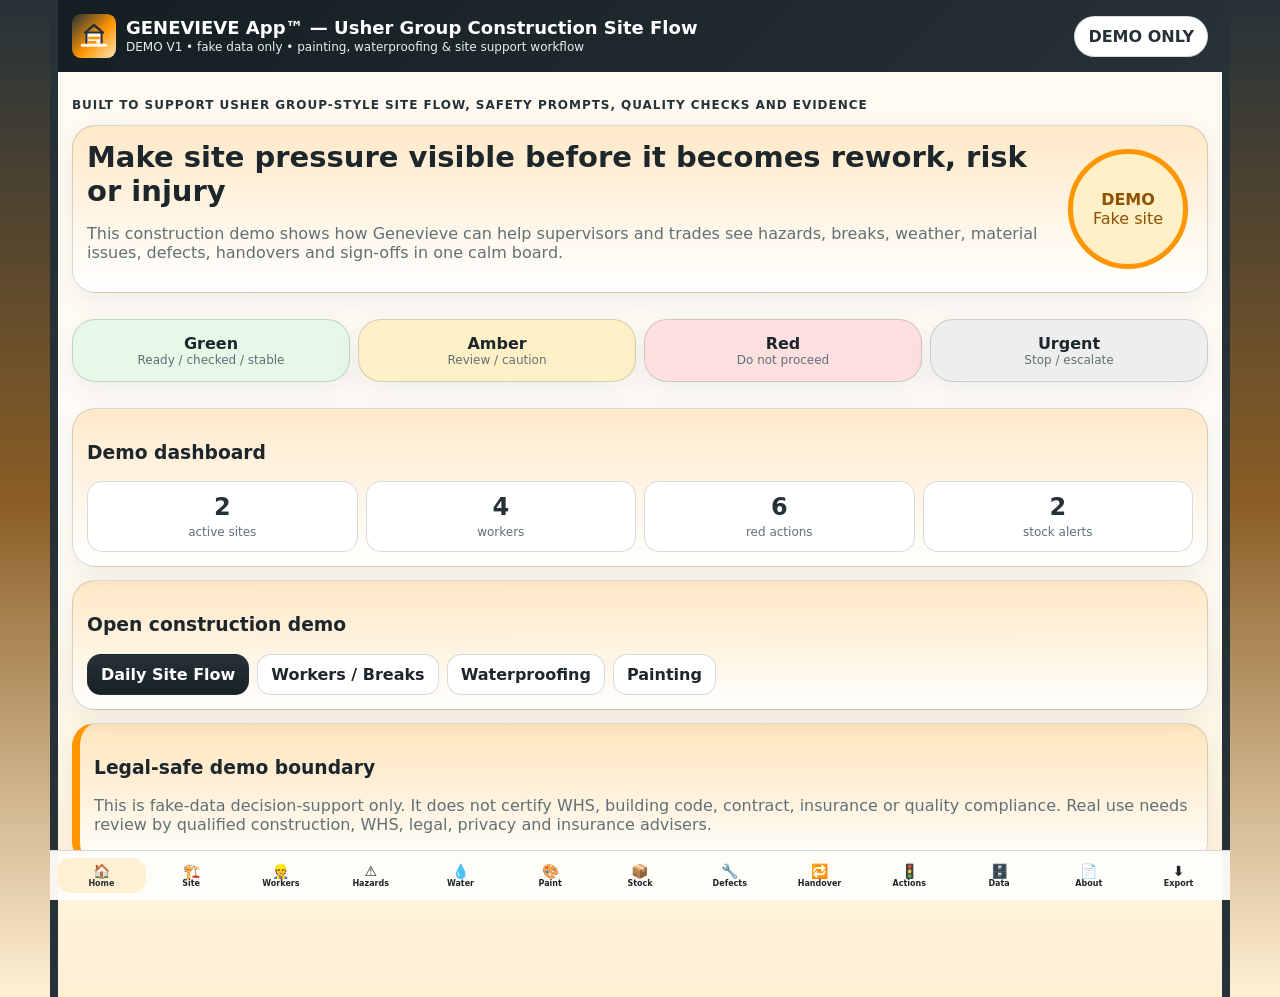
==== index.html @ 779470de "Add files via upload" ====
<!doctype html>
<html lang="en-AU">
<head>
<meta charset="utf-8"><meta name="viewport" content="width=device-width,initial-scale=1,viewport-fit=cover">
<meta name="theme-color" content="#263238">
<title>GENEVIEVE App™ — Usher Group Construction Site Flow Demo</title>
<link rel="icon" href="./assets/genevieve-construction-icon.svg" type="image/svg+xml">
<link rel="manifest" href="./manifest.webmanifest">
<link rel="stylesheet" href="./styles.css">
</head>
<body>
<div class="app">
<header class="topbar">
  <div class="brand"><img src="./assets/genevieve-construction-icon.svg" alt=""><div><h1>GENEVIEVE App™ — Usher Group Construction Site Flow</h1><p>DEMO V1 • fake data only • painting, waterproofing & site support workflow</p></div></div>
  <button class="demo-pill">DEMO ONLY</button>
</header>

<main>
<section class="screen active" id="home">
  <p class="kicker">Built to support Usher Group-style site flow, safety prompts, quality checks and evidence</p>
  <section class="hero">
    <div><h2>Make site pressure visible before it becomes rework, risk or injury</h2><p>This construction demo shows how Genevieve can help supervisors and trades see hazards, breaks, weather, material issues, defects, handovers and sign-offs in one calm board.</p></div>
    <div class="orb amber"><b>DEMO</b><span>Fake site</span></div>
  </section>

  <section class="lights">
    <div class="green"><b>Green</b><span>Ready / checked / stable</span></div>
    <div class="amber"><b>Amber</b><span>Review / caution</span></div>
    <div class="red"><b>Red</b><span>Do not proceed</span></div>
    <div class="black"><b>Urgent</b><span>Stop / escalate</span></div>
  </section>

  <section class="card"><h3>Demo dashboard</h3><div class="stats"><div><b id="statSites">0</b><span>active sites</span></div><div><b id="statWorkers">0</b><span>workers</span></div><div><b id="statRed">0</b><span>red actions</span></div><div><b id="statStock">0</b><span>stock alerts</span></div></div></section>

  <section class="card"><h3>Open construction demo</h3><div class="actions">
    <button data-screen="site">Daily Site Flow</button>
    <button data-screen="workers" class="secondary">Workers / Breaks</button>
    <button data-screen="waterproofing" class="secondary">Waterproofing</button>
    <button data-screen="painting" class="secondary">Painting</button>
  </div></section>

  <section class="card legal"><h3>Legal-safe demo boundary</h3><p>This is fake-data decision-support only. It does not certify WHS, building code, contract, insurance or quality compliance. Real use needs review by qualified construction, WHS, legal, privacy and insurance advisers.</p></section>
</section>

<section class="screen" id="site"><div class="title"><button data-screen="home">←</button><h2>Daily Site Flow</h2></div>
<section class="card"><h3>Site status</h3><div id="siteList" class="list"></div></section>
<section class="card"><h3>Daily site opening checklist</h3><div id="siteChecklist" class="checklist"></div></section></section>

<section class="screen" id="workers"><div class="title"><button data-screen="home">←</button><h2>Workers, Breaks & Fatigue</h2></div>
<section class="card"><h3>Worker support board</h3><div id="workerList" class="list"></div></section>
<section class="card"><h3>Worker click-in</h3><label>Worker<select id="workerSelect"></select></label><div class="clickgrid"><button id="breakStart">☕ Break started</button><button id="breakFinish">✅ Break finished</button><button id="fatigue">⚠️ Fatigue / heat stress</button><button id="support">🆘 Support needed</button><button id="taskDone">🔨 Task complete</button></div><div id="workerLog" class="list"></div></section></section>

<section class="screen" id="hazards"><div class="title"><button data-screen="home">←</button><h2>Hazards & Stop-Work Support</h2></div><section class="card"><h3>Hazard board</h3><div id="hazardList" class="list"></div></section></section>

<section class="screen" id="waterproofing"><div class="title"><button data-screen="home">←</button><h2>Waterproofing Module</h2></div><section class="card"><h3>Stage checklist</h3><div id="waterproofChecklist" class="checklist"></div></section><section class="card"><h3>Current waterproofing alerts</h3><div id="waterproofAlerts" class="list"></div></section></section>

<section class="screen" id="painting"><div class="title"><button data-screen="home">←</button><h2>Painting Module</h2></div><section class="card"><h3>Stage checklist</h3><div id="paintingChecklist" class="checklist"></div></section><section class="card"><h3>Current painting alerts</h3><div id="paintingAlerts" class="list"></div></section></section>

<section class="screen" id="materials"><div class="title"><button data-screen="home">←</button><h2>Materials & Stock</h2></div><section class="card"><h3>Material alerts</h3><div id="materialList" class="list"></div></section></section>

<section class="screen" id="defects"><div class="title"><button data-screen="home">←</button><h2>Defects & Rework Risk</h2></div><section class="card"><h3>Defect log</h3><div id="defectList" class="list"></div></section></section>

<section class="screen" id="handover"><div class="title"><button data-screen="home">←</button><h2>Trade Handover</h2></div><section class="card"><h3>Handover checklist</h3><div id="handoverList" class="checklist"></div></section><section class="card"><h3>Open handovers</h3><div id="openHandovers" class="list"></div></section></section>

<section class="screen" id="manager"><div class="title"><button data-screen="home">←</button><h2>Supervisor / Manager Action Board</h2></div><section class="card"><h3>Today’s actions</h3><div id="managerList" class="list"></div></section><section class="card"><h3>Genevieve learned patterns</h3><div id="learnedList" class="list"></div></section></section>

<section class="screen" id="database"><div class="title"><button data-screen="home">←</button><h2>Database Description</h2></div><section class="card"><h3>What the database is for</h3><p>It is a construction site-flow, safety-support and evidence-support layer. It does not replace WHS duties, supervisors, inspections, certifiers, engineers, contracts or insurance requirements.</p><div id="dbSections"></div></section></section>

<section class="screen" id="letter"><div class="title"><button data-screen="home">←</button><h2>Demo Description</h2></div><section class="card letter"><div id="letterText"></div><button id="downloadLetter" class="wide">Download description</button></section></section>

<section class="screen" id="export"><div class="title"><button data-screen="home">←</button><h2>Export Evidence</h2></div><section class="card"><h3>Demo exports</h3><div class="actions"><button id="exportActions">Actions CSV</button><button id="exportWorkers" class="secondary">Workers CSV</button><button id="exportMaterials" class="secondary">Materials CSV</button><button id="exportLogs" class="secondary">Worker Logs CSV</button></div></section></section>
</main>

<nav class="bottom">
<button class="active" data-screen="home">🏠<span>Home</span></button>
<button data-screen="site">🏗️<span>Site</span></button>
<button data-screen="workers">👷<span>Workers</span></button>
<button data-screen="hazards">⚠️<span>Hazards</span></button>
<button data-screen="waterproofing">💧<span>Water</span></button>
<button data-screen="painting">🎨<span>Paint</span></button>
<button data-screen="materials">📦<span>Stock</span></button>
<button data-screen="defects">🔧<span>Defects</span></button>
<button data-screen="handover">🔁<span>Handover</span></button>
<button data-screen="manager">🚦<span>Actions</span></button>
<button data-screen="database">🗄️<span>Data</span></button>
<button data-screen="letter">📄<span>About</span></button>
<button data-screen="export">⬇️<span>Export</span></button>
</nav>
</div>
<script src="./app.js"></script>
</body>
</html>
---- styles.css ----
:root{--charcoal:#263238;--orange:#ff9500;--soft:#fff6ec;--paper:#fffdf8;--ink:#1d262b;--muted:#607074;--line:rgba(38,50,56,.18);--green:#00a651;--amber:#ff9500;--red:#f10b0b;--black:#111}
*{box-sizing:border-box}body{margin:0;font-family:system-ui,-apple-system,Segoe UI,Roboto,Arial,sans-serif;background:linear-gradient(180deg,var(--charcoal),#8a5d24,#fff0d4);color:var(--ink)}button,input,select{font:inherit}button{cursor:pointer;border:1px solid var(--line);border-radius:14px;background:linear-gradient(180deg,var(--charcoal),#172126);color:#fff;font-weight:850;padding:10px 13px}.secondary{background:#fff!important;color:var(--ink)!important}.wide{width:100%;margin-top:10px}.app{width:min(100%,1180px);margin:auto;min-height:100vh;background:linear-gradient(180deg,#fffaf2,#fffdf8,#fff0d4);border-left:8px solid var(--charcoal);border-right:8px solid var(--charcoal);padding-bottom:105px}.topbar{position:sticky;top:0;z-index:9;display:flex;justify-content:space-between;align-items:center;padding:14px;background:linear-gradient(135deg,#151e22,var(--charcoal));color:white}.brand{display:flex;gap:10px;align-items:center}.brand img{width:44px}.brand h1{font-size:18px;margin:0}.brand p{font-size:12px;margin:2px 0;opacity:.92}.demo-pill{background:#fff!important;color:var(--charcoal)!important;border-radius:999px}main{padding:14px}.screen{display:none}.screen.active{display:block}.kicker{font-weight:900;color:var(--charcoal);font-size:12px;text-transform:uppercase;letter-spacing:.08em}.hero,.card,.lights>div{background:linear-gradient(180deg,rgba(255,149,0,.18),rgba(255,255,255,.94));border:1.5px solid var(--line);border-radius:23px;padding:14px;margin:13px 0;box-shadow:0 8px 28px rgba(38,50,56,.08)}.hero{display:grid;grid-template-columns:1fr 125px;gap:12px;align-items:center}.hero h2{font-size:29px;margin:0 0 8px}.hero p,.card p,.hint{color:var(--muted)}.orb{width:120px;height:120px;border-radius:50%;display:grid;place-content:center;text-align:center;border:5px solid}.orb.amber{background:#fff0c7;border-color:var(--amber);color:#8d5100}.lights{display:grid;grid-template-columns:repeat(4,1fr);gap:8px}.lights div{text-align:center}.lights .green{background:#e6f8e8}.lights .amber{background:#fff0c7}.lights .red{background:#ffe0e0}.lights .black{background:#eee}.lights span{display:block;font-size:12px;color:var(--muted)}.stats{display:grid;grid-template-columns:repeat(4,1fr);gap:8px}.stats div{background:#fff;border:1px solid var(--line);border-radius:15px;text-align:center;padding:11px}.stats b{display:block;color:var(--charcoal);font-size:24px}.stats span{font-size:12px;color:var(--muted)}.actions,.clickgrid{display:flex;gap:8px;flex-wrap:wrap}.clickgrid button{flex:1 1 150px}.title{display:flex;align-items:center;gap:10px}.title h2{flex:1;text-align:center;margin:0}.title button{border-radius:999px}.list{display:grid;gap:9px}.item{background:white;border:1px solid var(--line);border-left:8px solid var(--amber);border-radius:16px;padding:12px}.item.green{border-left-color:var(--green)}.item.red{border-left-color:var(--red)}.item.black{border-left-color:#111}.item h4{margin:0 0 5px;color:var(--charcoal)}.tag{display:inline-block;border:1px solid var(--line);border-radius:999px;padding:5px 8px;margin:2px;background:white;font-size:12px}.tag.green{background:#e6f8e8}.tag.amber{background:#fff0c7}.tag.red{background:#ffe0e0}.tag.black{background:#eee}.checklist{display:grid;gap:8px}.check{display:flex;gap:10px;align-items:flex-start;background:white;border:1px solid var(--line);border-radius:14px;padding:10px}.check input{margin-top:4px}.db-table{display:grid;gap:4px;background:white;border:1px solid var(--line);border-radius:15px;padding:12px;margin:8px 0}.db-table b{color:var(--charcoal)}label{display:grid;gap:5px;margin:8px 0}select,input{border:1.5px solid var(--line);border-radius:14px;padding:10px;background:#fff}.legal{border-left:8px solid var(--amber)}.letter{white-space:pre-wrap;line-height:1.45}.bottom{position:fixed;left:50%;bottom:0;transform:translateX(-50%);width:min(100%,1180px);display:grid;grid-template-columns:repeat(13,1fr);gap:1px;background:rgba(255,253,248,.97);border-top:1px solid var(--line);padding:7px}.bottom button{background:transparent!important;color:var(--ink)!important;border:0;display:grid;justify-items:center;font-size:14px;padding:5px 0}.bottom button.active{background:#fff0d4!important;color:var(--charcoal)!important}.bottom span{font-size:8px}.legal-page{max-width:900px;margin:auto;padding:22px}.legal-page a{color:var(--charcoal);font-weight:900}@media(max-width:900px){.app{border-left:5px solid var(--charcoal);border-right:5px solid var(--charcoal)}.hero,.lights{grid-template-columns:1fr}.stats{grid-template-columns:repeat(2,1fr)}.brand h1{font-size:14px}.bottom button{font-size:12px}.bottom span{font-size:7px}}
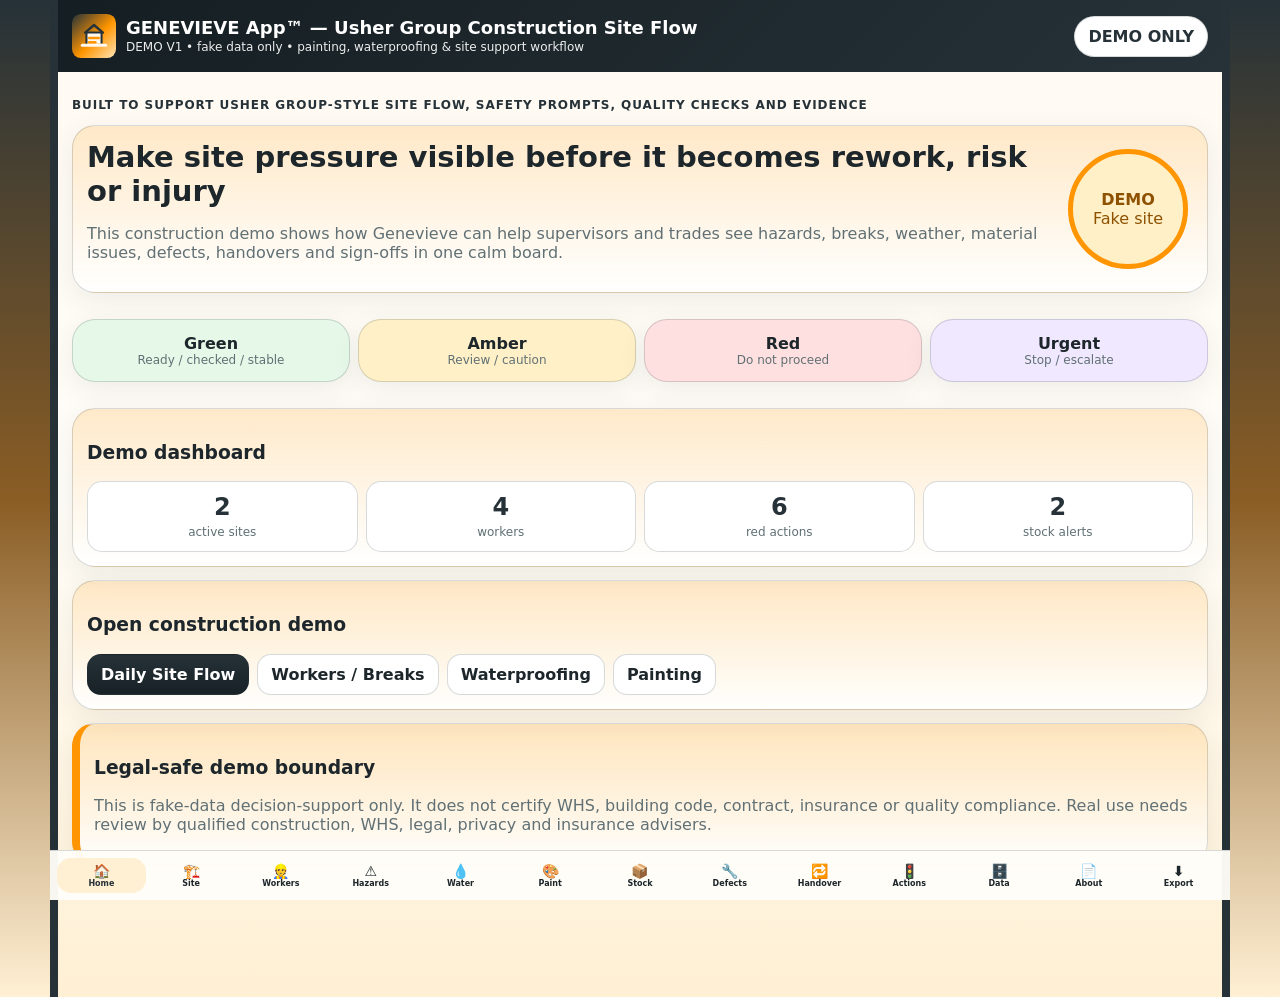
==== commit 6718bb82: "ui: align visible alert vocabulary with HOLD" ====
--- a/index.html
+++ b/index.html
@@ -27,7 +27,7 @@
     <div class="green"><b>Green</b><span>Ready / checked / stable</span></div>
     <div class="amber"><b>Amber</b><span>Review / caution</span></div>
     <div class="red"><b>Red</b><span>Do not proceed</span></div>
-    <div class="black"><b>Urgent</b><span>Stop / escalate</span></div>
+    <div class="hold"><b>Urgent</b><span>Stop / escalate</span></div>
   </section>
 
   <section class="card"><h3>Demo dashboard</h3><div class="stats"><div><b id="statSites">0</b><span>active sites</span></div><div><b id="statWorkers">0</b><span>workers</span></div><div><b id="statRed">0</b><span>red actions</span></div><div><b id="statStock">0</b><span>stock alerts</span></div></div></section>
--- a/styles.css
+++ b/styles.css
@@ -1,2 +1,2 @@
-:root{--charcoal:#263238;--orange:#ff9500;--soft:#fff6ec;--paper:#fffdf8;--ink:#1d262b;--muted:#607074;--line:rgba(38,50,56,.18);--green:#00a651;--amber:#ff9500;--red:#f10b0b;--black:#111}
-*{box-sizing:border-box}body{margin:0;font-family:system-ui,-apple-system,Segoe UI,Roboto,Arial,sans-serif;background:linear-gradient(180deg,var(--charcoal),#8a5d24,#fff0d4);color:var(--ink)}button,input,select{font:inherit}button{cursor:pointer;border:1px solid var(--line);border-radius:14px;background:linear-gradient(180deg,var(--charcoal),#172126);color:#fff;font-weight:850;padding:10px 13px}.secondary{background:#fff!important;color:var(--ink)!important}.wide{width:100%;margin-top:10px}.app{width:min(100%,1180px);margin:auto;min-height:100vh;background:linear-gradient(180deg,#fffaf2,#fffdf8,#fff0d4);border-left:8px solid var(--charcoal);border-right:8px solid var(--charcoal);padding-bottom:105px}.topbar{position:sticky;top:0;z-index:9;display:flex;justify-content:space-between;align-items:center;padding:14px;background:linear-gradient(135deg,#151e22,var(--charcoal));color:white}.brand{display:flex;gap:10px;align-items:center}.brand img{width:44px}.brand h1{font-size:18px;margin:0}.brand p{font-size:12px;margin:2px 0;opacity:.92}.demo-pill{background:#fff!important;color:var(--charcoal)!important;border-radius:999px}main{padding:14px}.screen{display:none}.screen.active{display:block}.kicker{font-weight:900;color:var(--charcoal);font-size:12px;text-transform:uppercase;letter-spacing:.08em}.hero,.card,.lights>div{background:linear-gradient(180deg,rgba(255,149,0,.18),rgba(255,255,255,.94));border:1.5px solid var(--line);border-radius:23px;padding:14px;margin:13px 0;box-shadow:0 8px 28px rgba(38,50,56,.08)}.hero{display:grid;grid-template-columns:1fr 125px;gap:12px;align-items:center}.hero h2{font-size:29px;margin:0 0 8px}.hero p,.card p,.hint{color:var(--muted)}.orb{width:120px;height:120px;border-radius:50%;display:grid;place-content:center;text-align:center;border:5px solid}.orb.amber{background:#fff0c7;border-color:var(--amber);color:#8d5100}.lights{display:grid;grid-template-columns:repeat(4,1fr);gap:8px}.lights div{text-align:center}.lights .green{background:#e6f8e8}.lights .amber{background:#fff0c7}.lights .red{background:#ffe0e0}.lights .black{background:#eee}.lights span{display:block;font-size:12px;color:var(--muted)}.stats{display:grid;grid-template-columns:repeat(4,1fr);gap:8px}.stats div{background:#fff;border:1px solid var(--line);border-radius:15px;text-align:center;padding:11px}.stats b{display:block;color:var(--charcoal);font-size:24px}.stats span{font-size:12px;color:var(--muted)}.actions,.clickgrid{display:flex;gap:8px;flex-wrap:wrap}.clickgrid button{flex:1 1 150px}.title{display:flex;align-items:center;gap:10px}.title h2{flex:1;text-align:center;margin:0}.title button{border-radius:999px}.list{display:grid;gap:9px}.item{background:white;border:1px solid var(--line);border-left:8px solid var(--amber);border-radius:16px;padding:12px}.item.green{border-left-color:var(--green)}.item.red{border-left-color:var(--red)}.item.black{border-left-color:#111}.item h4{margin:0 0 5px;color:var(--charcoal)}.tag{display:inline-block;border:1px solid var(--line);border-radius:999px;padding:5px 8px;margin:2px;background:white;font-size:12px}.tag.green{background:#e6f8e8}.tag.amber{background:#fff0c7}.tag.red{background:#ffe0e0}.tag.black{background:#eee}.checklist{display:grid;gap:8px}.check{display:flex;gap:10px;align-items:flex-start;background:white;border:1px solid var(--line);border-radius:14px;padding:10px}.check input{margin-top:4px}.db-table{display:grid;gap:4px;background:white;border:1px solid var(--line);border-radius:15px;padding:12px;margin:8px 0}.db-table b{color:var(--charcoal)}label{display:grid;gap:5px;margin:8px 0}select,input{border:1.5px solid var(--line);border-radius:14px;padding:10px;background:#fff}.legal{border-left:8px solid var(--amber)}.letter{white-space:pre-wrap;line-height:1.45}.bottom{position:fixed;left:50%;bottom:0;transform:translateX(-50%);width:min(100%,1180px);display:grid;grid-template-columns:repeat(13,1fr);gap:1px;background:rgba(255,253,248,.97);border-top:1px solid var(--line);padding:7px}.bottom button{background:transparent!important;color:var(--ink)!important;border:0;display:grid;justify-items:center;font-size:14px;padding:5px 0}.bottom button.active{background:#fff0d4!important;color:var(--charcoal)!important}.bottom span{font-size:8px}.legal-page{max-width:900px;margin:auto;padding:22px}.legal-page a{color:var(--charcoal);font-weight:900}@media(max-width:900px){.app{border-left:5px solid var(--charcoal);border-right:5px solid var(--charcoal)}.hero,.lights{grid-template-columns:1fr}.stats{grid-template-columns:repeat(2,1fr)}.brand h1{font-size:14px}.bottom button{font-size:12px}.bottom span{font-size:7px}}+:root{--charcoal:#263238;--orange:#ff9500;--soft:#fff6ec;--paper:#fffdf8;--ink:#1d262b;--muted:#607074;--line:rgba(38,50,56,.18);--green:#00a651;--amber:#ff9500;--red:#f10b0b;--hold:#6f42c1}
+*{box-sizing:border-box}body{margin:0;font-family:system-ui,-apple-system,Segoe UI,Roboto,Arial,sans-serif;background:linear-gradient(180deg,var(--charcoal),#8a5d24,#fff0d4);color:var(--ink)}button,input,select{font:inherit}button{cursor:pointer;border:1px solid var(--line);border-radius:14px;background:linear-gradient(180deg,var(--charcoal),#172126);color:#fff;font-weight:850;padding:10px 13px}.secondary{background:#fff!important;color:var(--ink)!important}.wide{width:100%;margin-top:10px}.app{width:min(100%,1180px);margin:auto;min-height:100vh;background:linear-gradient(180deg,#fffaf2,#fffdf8,#fff0d4);border-left:8px solid var(--charcoal);border-right:8px solid var(--charcoal);padding-bottom:105px}.topbar{position:sticky;top:0;z-index:9;display:flex;justify-content:space-between;align-items:center;padding:14px;background:linear-gradient(135deg,#151e22,var(--charcoal));color:white}.brand{display:flex;gap:10px;align-items:center}.brand img{width:44px}.brand h1{font-size:18px;margin:0}.brand p{font-size:12px;margin:2px 0;opacity:.92}.demo-pill{background:#fff!important;color:var(--charcoal)!important;border-radius:999px}main{padding:14px}.screen{display:none}.screen.active{display:block}.kicker{font-weight:900;color:var(--charcoal);font-size:12px;text-transform:uppercase;letter-spacing:.08em}.hero,.card,.lights>div{background:linear-gradient(180deg,rgba(255,149,0,.18),rgba(255,255,255,.94));border:1.5px solid var(--line);border-radius:23px;padding:14px;margin:13px 0;box-shadow:0 8px 28px rgba(38,50,56,.08)}.hero{display:grid;grid-template-columns:1fr 125px;gap:12px;align-items:center}.hero h2{font-size:29px;margin:0 0 8px}.hero p,.card p,.hint{color:var(--muted)}.orb{width:120px;height:120px;border-radius:50%;display:grid;place-content:center;text-align:center;border:5px solid}.orb.amber{background:#fff0c7;border-color:var(--amber);color:#8d5100}.lights{display:grid;grid-template-columns:repeat(4,1fr);gap:8px}.lights div{text-align:center}.lights .green{background:#e6f8e8}.lights .amber{background:#fff0c7}.lights .red{background:#ffe0e0}.lights .hold{background:#f0e8ff}.lights span{display:block;font-size:12px;color:var(--muted)}.stats{display:grid;grid-template-columns:repeat(4,1fr);gap:8px}.stats div{background:#fff;border:1px solid var(--line);border-radius:15px;text-align:center;padding:11px}.stats b{display:block;color:var(--charcoal);font-size:24px}.stats span{font-size:12px;color:var(--muted)}.actions,.clickgrid{display:flex;gap:8px;flex-wrap:wrap}.clickgrid button{flex:1 1 150px}.title{display:flex;align-items:center;gap:10px}.title h2{flex:1;text-align:center;margin:0}.title button{border-radius:999px}.list{display:grid;gap:9px}.item{background:white;border:1px solid var(--line);border-left:8px solid var(--amber);border-radius:16px;padding:12px}.item.green{border-left-color:var(--green)}.item.red{border-left-color:var(--red)}.item.hold{border-left-color:var(--hold)}.item h4{margin:0 0 5px;color:var(--charcoal)}.tag{display:inline-block;border:1px solid var(--line);border-radius:999px;padding:5px 8px;margin:2px;background:white;font-size:12px}.tag.green{background:#e6f8e8}.tag.amber{background:#fff0c7}.tag.red{background:#ffe0e0}.tag.hold{background:#f0e8ff}.checklist{display:grid;gap:8px}.check{display:flex;gap:10px;align-items:flex-start;background:white;border:1px solid var(--line);border-radius:14px;padding:10px}.check input{margin-top:4px}.db-table{display:grid;gap:4px;background:white;border:1px solid var(--line);border-radius:15px;padding:12px;margin:8px 0}.db-table b{color:var(--charcoal)}label{display:grid;gap:5px;margin:8px 0}select,input{border:1.5px solid var(--line);border-radius:14px;padding:10px;background:#fff}.legal{border-left:8px solid var(--amber)}.letter{white-space:pre-wrap;line-height:1.45}.bottom{position:fixed;left:50%;bottom:0;transform:translateX(-50%);width:min(100%,1180px);display:grid;grid-template-columns:repeat(13,1fr);gap:1px;background:rgba(255,253,248,.97);border-top:1px solid var(--line);padding:7px}.bottom button{background:transparent!important;color:var(--ink)!important;border:0;display:grid;justify-items:center;font-size:14px;padding:5px 0}.bottom button.active{background:#fff0d4!important;color:var(--charcoal)!important}.bottom span{font-size:8px}.legal-page{max-width:900px;margin:auto;padding:22px}.legal-page a{color:var(--charcoal);font-weight:900}@media(max-width:900px){.app{border-left:5px solid var(--charcoal);border-right:5px solid var(--charcoal)}.hero,.lights{grid-template-columns:1fr}.stats{grid-template-columns:repeat(2,1fr)}.brand h1{font-size:14px}.bottom button{font-size:12px}.bottom span{font-size:7px}}
